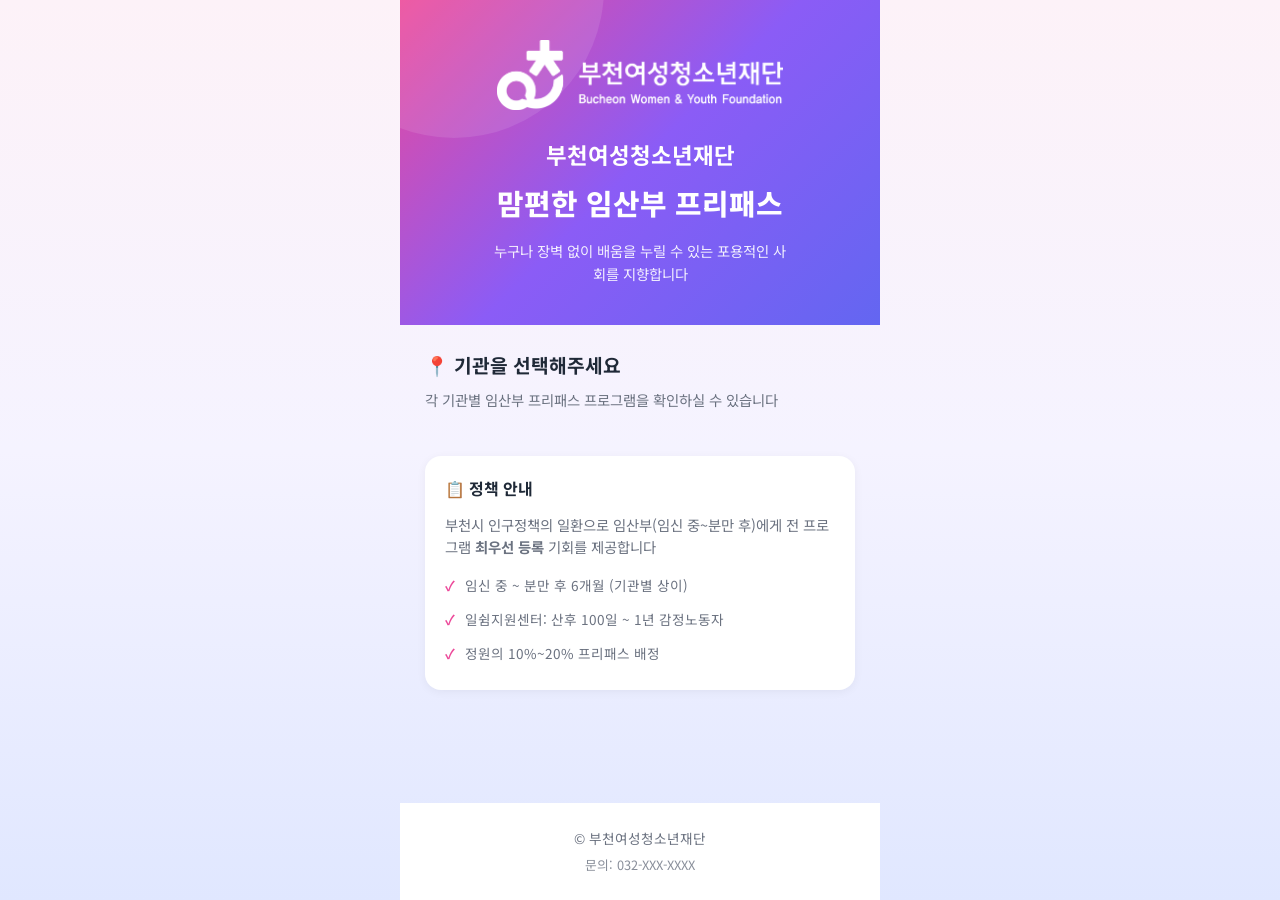
==== index.html @ 8df22840 "Add files via upload" ====
<!DOCTYPE html>
<html lang="ko">
<head>
    <meta charset="UTF-8">
    <meta name="viewport" content="width=device-width, initial-scale=1.0">
    <title>부천여성청소년재단 - 맘편한 임산부 프리패스</title>
    <link rel="stylesheet" href="style.css">
    <link href="https://fonts.googleapis.com/css2?family=Noto+Sans+KR:wght@400;500;700;800&display=swap" rel="stylesheet">
</head>
<body>
    <div class="container">
        <!-- 재단 헤더 -->
        <header class="foundation-header">
            <div class="foundation-logo-main">
                <img src="logo.png" alt="부천여성청소년재단" class="foundation-logo-img">
            </div>
            <h1 class="foundation-title">부천여성청소년재단</h1>
            <h2 class="foundation-subtitle">맘편한 임산부 프리패스</h2>
            <p class="foundation-desc">누구나 장벽 없이 배움을 누릴 수 있는 포용적인 사회를 지향합니다</p>
        </header>

        <!-- 기관 선택 -->
        <main>
            <div class="select-section">
                <h3 class="select-title">📍 기관을 선택해주세요</h3>
                <p class="select-desc">각 기관별 임산부 프리패스 프로그램을 확인하실 수 있습니다</p>

                <div class="institution-grid" id="institutionGrid">
                    <!-- JavaScript로 생성 -->
                </div>
            </div>

            <!-- 정책 안내 -->
            <div class="policy-box">
                <h4>📋 정책 안내</h4>
                <p>부천시 인구정책의 일환으로 임산부(임신 중~분만 후)에게 전 프로그램 <strong>최우선 등록</strong> 기회를 제공합니다</p>
                <ul class="policy-list">
                    <li>임신 중 ~ 분만 후 6개월 (기관별 상이)</li>
                    <li>일쉼지원센터: 산후 100일 ~ 1년 감정노동자</li>
                    <li>정원의 10%~20% 프리패스 배정</li>
                </ul>
            </div>
        </main>

        <footer>
            <p>© 부천여성청소년재단</p>
            <p class="contact">문의: 032-XXX-XXXX</p>
        </footer>
    </div>

    <script src="data.js"></script>
    <script src="app.js"></script>
</body>
</html>
---- style.css ----
/* 통합 웹앱 스타일 */
:root {
    /* 재단 공식 컬러 - 화사한 톤 */
    --foundation-purple: #8B5CF6;
    --foundation-pink: #EC4899;
    --foundation-coral: #FF6B9D;
    --foundation-lavender: #C084FC;

    /* 배경 그라데이션 */
    --bg-gradient: linear-gradient(180deg, #FDF2F8 0%, #F5F3FF 50%, #E0E7FF 100%);
    --header-gradient: linear-gradient(135deg, #EC4899 0%, #8B5CF6 50%, #6366F1 100%);

    /* 카드 컬러 */
    --card-pink: linear-gradient(135deg, #FCE7F3 0%, #F5F3FF 100%);
    --card-purple: linear-gradient(135deg, #E9D5FF 0%, #FCE7F3 100%);
    --card-blue: linear-gradient(135deg, #DBEAFE 0%, #E9D5FF 100%);
    --card-green: linear-gradient(135deg, #D1FAE5 0%, #DBEAFE 100%);

    /* 텍스트 */
    --text-dark: #1F2937;
    --text-gray: #6B7280;
    --white: #FFFFFF;
}

* {
    margin: 0;
    padding: 0;
    box-sizing: border-box;
}

body {
    font-family: 'Noto Sans KR', -apple-system, BlinkMacSystemFont, sans-serif;
    background: var(--bg-gradient);
    color: var(--text-dark);
    line-height: 1.6;
    min-height: 100vh;
}

.container {
    max-width: 480px;
    margin: 0 auto;
    min-height: 100vh;
    display: flex;
    flex-direction: column;
}

/* 재단 헤더 */
.foundation-header {
    background: var(--header-gradient);
    color: var(--white);
    padding: 40px 25px;
    text-align: center;
    position: relative;
    overflow: hidden;
}

.foundation-header::before {
    content: '';
    position: absolute;
    top: -50%;
    left: -20%;
    width: 300px;
    height: 300px;
    background: rgba(255,255,255,0.1);
    border-radius: 50%;
}

.foundation-logo-main {
    margin-bottom: 20px;
    position: relative;
    z-index: 1;
}

.foundation-logo-img {
    height: 70px;
    width: auto;
    filter: brightness(0) invert(1);
}

.foundation-title {
    font-size: 1.4rem;
    font-weight: 700;
    margin-bottom: 8px;
    position: relative;
    z-index: 1;
}

.foundation-subtitle {
    font-size: 1.8rem;
    font-weight: 800;
    margin-bottom: 12px;
    position: relative;
    z-index: 1;
}

.foundation-desc {
    font-size: 0.9rem;
    opacity: 0.9;
    max-width: 300px;
    margin: 0 auto;
    position: relative;
    z-index: 1;
}

/* 메인 영역 */
main {
    flex: 1;
    padding: 25px;
}

/* 기관 선택 */
.select-section {
    margin-bottom: 25px;
}

.select-title {
    font-size: 1.2rem;
    font-weight: 700;
    margin-bottom: 8px;
    color: var(--text-dark);
}

.select-desc {
    font-size: 0.9rem;
    color: var(--text-gray);
    margin-bottom: 20px;
}

/* 기관 그리드 */
.institution-grid {
    display: grid;
    gap: 15px;
}

.institution-card {
    background: var(--white);
    border-radius: 20px;
    padding: 25px;
    box-shadow: 0 4px 15px rgba(139,92,246,0.1);
    cursor: pointer;
    transition: all 0.3s;
    position: relative;
    overflow: hidden;
    border: 2px solid transparent;
}

.institution-card:hover {
    transform: translateY(-3px);
    box-shadow: 0 8px 25px rgba(139,92,246,0.2);
    border-color: var(--foundation-lavender);
}

.institution-card::before {
    content: '';
    position: absolute;
    top: 0;
    left: 0;
    width: 100%;
    height: 5px;
}

.institution-card:nth-child(1)::before { background: var(--card-pink); }
.institution-card:nth-child(2)::before { background: var(--card-purple); }
.institution-card:nth-child(3)::before { background: var(--card-blue); }
.institution-card:nth-child(4)::before { background: var(--card-green); }

.inst-icon {
    font-size: 2rem;
    margin-bottom: 12px;
}

.inst-name {
    font-size: 1.2rem;
    font-weight: 700;
    color: var(--text-dark);
    margin-bottom: 6px;
}

.inst-category {
    display: inline-block;
    background: var(--foundation-lavender);
    color: var(--white);
    padding: 4px 12px;
    border-radius: 20px;
    font-size: 0.75rem;
    margin-bottom: 10px;
}

.inst-desc {
    font-size: 0.85rem;
    color: var(--text-gray);
    line-height: 1.4;
}

.inst-arrow {
    position: absolute;
    right: 20px;
    top: 50%;
    transform: translateY(-50%);
    font-size: 1.5rem;
    color: var(--foundation-lavender);
}

/* 정책 박스 */
.policy-box {
    background: var(--white);
    border-radius: 16px;
    padding: 20px;
    box-shadow: 0 2px 10px rgba(0,0,0,0.05);
}

.policy-box h4 {
    font-size: 1rem;
    margin-bottom: 12px;
    color: var(--text-dark);
}

.policy-box p {
    font-size: 0.9rem;
    color: var(--text-gray);
    margin-bottom: 12px;
    line-height: 1.5;
}

.policy-list {
    list-style: none;
}

.policy-list li {
    font-size: 0.85rem;
    color: var(--text-gray);
    padding: 6px 0;
    padding-left: 20px;
    position: relative;
}

.policy-list li::before {
    content: '✓';
    position: absolute;
    left: 0;
    color: var(--foundation-pink);
    font-weight: bold;
}

/* 기관 페이지 헤더 */
.institution-header {
    background: var(--header-gradient);
    color: var(--white);
    padding: 30px 25px;
    position: relative;
}

.home-btn {
    background: rgba(255,255,255,0.2);
    border: none;
    color: var(--white);
    padding: 8px 16px;
    border-radius: 20px;
    font-size: 0.85rem;
    cursor: pointer;
    margin-bottom: 15px;
    transition: all 0.2s;
}

.home-btn:hover {
    background: rgba(255,255,255,0.3);
}

.institution-header h1 {
    font-size: 1.5rem;
    font-weight: 700;
    margin-bottom: 8px;
}

.institution-header p {
    font-size: 0.9rem;
    opacity: 0.9;
}

/* 입력 카드 */
.input-card {
    background: var(--white);
    border-radius: 20px;
    padding: 25px;
    box-shadow: 0 4px 20px rgba(139,92,246,0.1);
    margin-bottom: 20px;
}

.card-header {
    text-align: center;
    margin-bottom: 20px;
}

.badge {
    display: inline-block;
    background: var(--header-gradient);
    color: var(--white);
    padding: 5px 14px;
    border-radius: 20px;
    font-size: 0.7rem;
    font-weight: 700;
    margin-bottom: 12px;
}

.card-header h2 {
    font-size: 1.2rem;
    color: var(--text-dark);
}

/* 탭 */
.status-tabs {
    display: flex;
    gap: 10px;
    margin-bottom: 20px;
}

.tab-btn {
    flex: 1;
    padding: 12px;
    border: 2px solid var(--foundation-lavender);
    background: var(--white);
    color: var(--foundation-purple);
    border-radius: 12px;
    font-size: 0.95rem;
    font-weight: 600;
    cursor: pointer;
    transition: all 0.2s;
}

.tab-btn.active {
    background: var(--header-gradient);
    color: var(--white);
    border-color: transparent;
}

.tab-content {
    margin-bottom: 20px;
}

.tab-content.hidden {
    display: none;
}

.tab-content label {
    display: block;
    font-weight: 600;
    margin-bottom: 10px;
    color: var(--text-dark);
}

.input-row {
    display: flex;
    align-items: center;
    gap: 10px;
}

.input-row input {
    flex: 1;
    padding: 15px;
    border: 2px solid #E5E7EB;
    border-radius: 12px;
    font-size: 1.1rem;
    text-align: center;
}

.input-row input:focus {
    outline: none;
    border-color: var(--foundation-lavender);
}

.unit {
    font-weight: 600;
    color: var(--foundation-purple);
}

.hint {
    font-size: 0.8rem;
    color: var(--text-gray);
    margin-top: 8px;
}

.btn-primary {
    width: 100%;
    padding: 18px;
    background: var(--header-gradient);
    color: var(--white);
    border: none;
    border-radius: 14px;
    font-size: 1.1rem;
    font-weight: 700;
    cursor: pointer;
    transition: all 0.3s;
}

.btn-primary:hover {
    transform: translateY(-2px);
    box-shadow: 0 8px 25px rgba(139,92,246,0.4);
}

/* 프로그램 결과 */
.program-results {
    margin-bottom: 20px;
}

.program-results.hidden {
    display: none;
}

.section-title {
    font-size: 1.1rem;
    font-weight: 700;
    margin-bottom: 15px;
    color: var(--text-dark);
}

.programs-list {
    display: flex;
    flex-direction: column;
    gap: 12px;
}

.program-item {
    background: var(--white);
    border-radius: 16px;
    padding: 20px;
    box-shadow: 0 2px 10px rgba(0,0,0,0.05);
    cursor: pointer;
    transition: all 0.3s;
    position: relative;
    overflow: hidden;
}

.program-item:hover {
    transform: translateY(-2px);
    box-shadow: 0 6px 20px rgba(139,92,246,0.15);
}

.program-item.available::before {
    content: '';
    position: absolute;
    left: 0;
    top: 0;
    width: 4px;
    height: 100%;
    background: #10B981;
}

.program-item.not-available::before {
    content: '';
    position: absolute;
    left: 0;
    top: 0;
    width: 4px;
    height: 100%;
    background: #9CA3AF;
}

.program-item.not-available {
    opacity: 0.7;
}

.prog-header {
    display: flex;
    justify-content: space-between;
    align-items: center;
    margin-bottom: 8px;
}

.prog-name {
    font-size: 1.05rem;
    font-weight: 700;
    color: var(--text-dark);
}

.prog-status {
    font-size: 0.75rem;
    padding: 4px 10px;
    border-radius: 12px;
    font-weight: 600;
}

.prog-status.available {
    background: #D1FAE5;
    color: #059669;
}

.prog-status.not-available {
    background: #F3F4F6;
    color: #9CA3AF;
}

.prog-meta {
    font-size: 0.85rem;
    color: var(--text-gray);
    display: flex;
    gap: 15px;
}

/* 모달 */
.modal {
    position: fixed;
    top: 0;
    left: 0;
    width: 100%;
    height: 100%;
    background: rgba(0,0,0,0.5);
    display: flex;
    align-items: center;
    justify-content: center;
    z-index: 1000;
    padding: 20px;
}

.modal.hidden {
    display: none;
}

.modal-content {
    background: var(--white);
    border-radius: 24px;
    padding: 30px;
    max-width: 400px;
    width: 100%;
    max-height: 80vh;
    overflow-y: auto;
    position: relative;
}

.close-btn {
    position: absolute;
    top: 15px;
    right: 15px;
    background: #F3F4F6;
    border: none;
    width: 36px;
    height: 36px;
    border-radius: 50%;
    font-size: 1.2rem;
    cursor: pointer;
}

/* 푸터 */
footer {
    padding: 25px;
    text-align: center;
    background: var(--white);
}

footer p {
    font-size: 0.85rem;
    color: var(--text-gray);
}

footer .contact {
    margin-top: 5px;
    font-size: 0.8rem;
    opacity: 0.8;
}

/* 반응형 */
@media (max-width: 480px) {
    .container {
        max-width: 100%;
    }

    .foundation-header {
        padding: 35px 20px;
    }

    .foundation-subtitle {
        font-size: 1.6rem;
    }

    main {
        padding: 20px;
    }
}
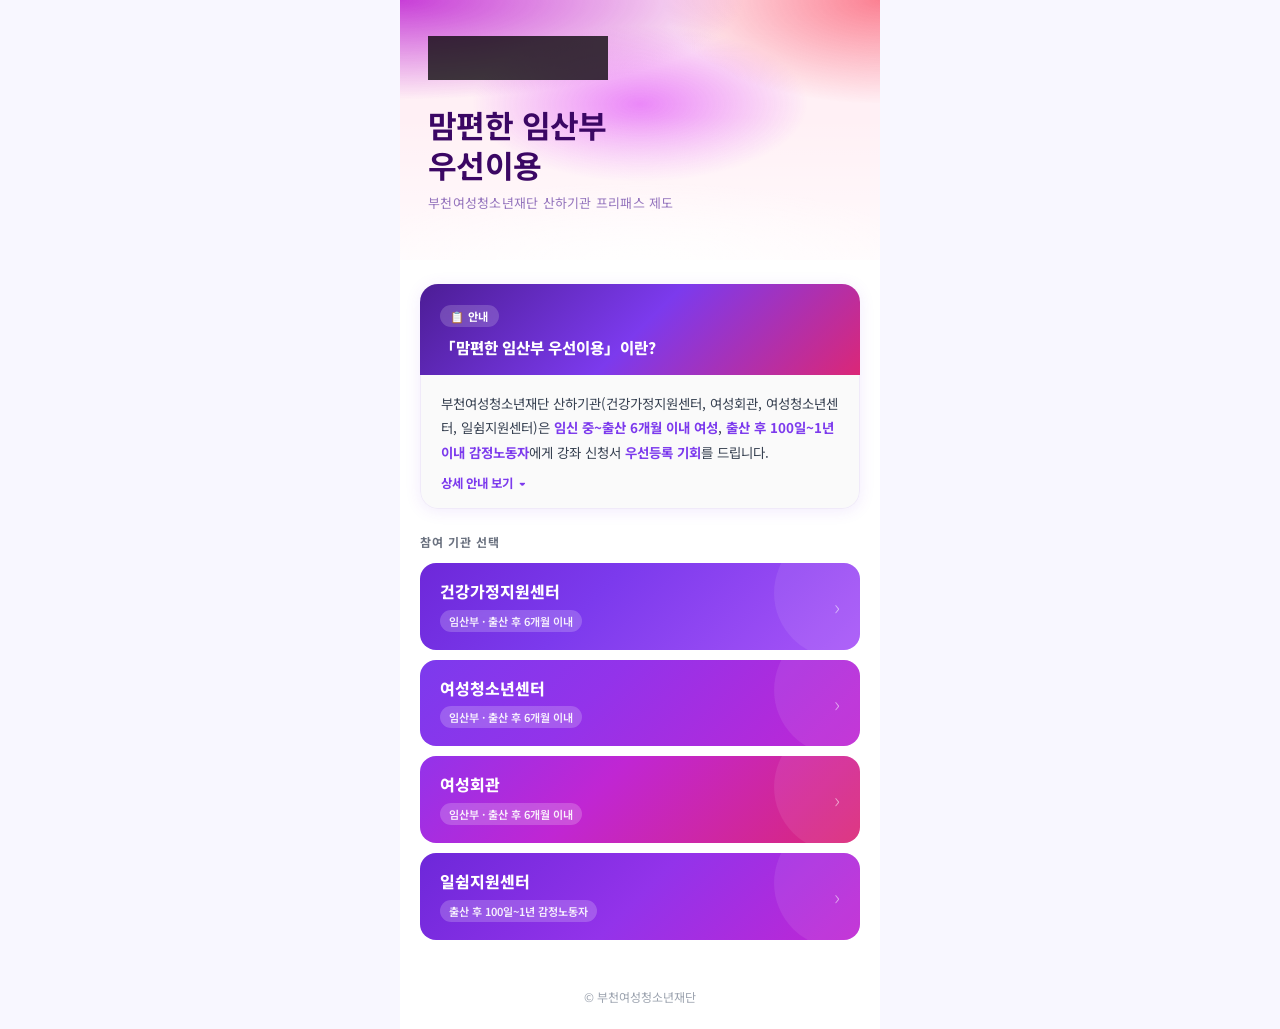
==== commit facc70d0: "Add files via upload" ====
--- a/index.html
+++ b/index.html
@@ -3,52 +3,447 @@
 <head>
     <meta charset="UTF-8">
     <meta name="viewport" content="width=device-width, initial-scale=1.0">
-    <title>부천여성청소년재단 - 맘편한 임산부 프리패스</title>
-    <link rel="stylesheet" href="style.css">
-    <link href="https://fonts.googleapis.com/css2?family=Noto+Sans+KR:wght@400;500;700;800&display=swap" rel="stylesheet">
+    <title>맘편한 임산부 우선이용 - 부천여성청소년재단</title>
+    <link href="https://fonts.googleapis.com/css2?family=Noto+Sans+KR:wght@300;400;500;700;900&display=swap" rel="stylesheet">
+    <style>
+        :root {
+            --rose:    #F43F5E;
+            --rose-m:  #FB7185;
+            --rose-l:  #FFE4E6;
+            --violet:  #7C3AED;
+            --violet-m:#A78BFA;
+            --violet-l:#EDE9FE;
+            --plum:    #4C1D95;
+            --ink:     #1E1B2E;
+            --mist:    #F8F7FF;
+            --white:   #FFFFFF;
+            --gray:    #6B7280;
+            --gray-l:  #F3F4F6;
+        }
+
+        * { margin: 0; padding: 0; box-sizing: border-box; }
+
+        body {
+            font-family: 'Noto Sans KR', sans-serif;
+            background: var(--mist);
+            color: var(--ink);
+            min-height: 100vh;
+        }
+
+        .container {
+            max-width: 480px;
+            margin: 0 auto;
+            min-height: 100vh;
+            display: flex;
+            flex-direction: column;
+            background: var(--white);
+            position: relative;
+            overflow: hidden;
+        }
+
+        /* ═══════════════════════════════
+           헤더 — 핑크→화이트 메시 그라데이션
+        ═══════════════════════════════ */
+        .main-header {
+            position: relative;
+            padding: 36px 28px 48px;
+            overflow: hidden;
+            background: #fff0f5;
+        }
+
+        /* 메시 그라데이션 — 핑크/바이올렛 → 하단 흰색으로 페이드 */
+        .main-header::before {
+            content: '';
+            position: absolute;
+            inset: 0;
+            background:
+                radial-gradient(ellipse 130% 70% at 0%   0%,  #C026D3 0%, transparent 55%),
+                radial-gradient(ellipse 90%  80% at 100% 0%,  #FB7185 0%, transparent 50%),
+                radial-gradient(ellipse 70%  60% at 50%  40%, #E879F9 0%, transparent 50%),
+                radial-gradient(ellipse 100% 50% at 50% 100%, #ffffff 0%, transparent 60%);
+            opacity: 0.88;
+        }
+
+        /* 하단 흰색 페이드아웃 */
+        .main-header::after {
+            content: '';
+            position: absolute;
+            bottom: 0; left: 0; right: 0;
+            height: 55%;
+            background: linear-gradient(to bottom, transparent, rgba(255,255,255,0.72));
+            pointer-events: none;
+        }
+
+        .header-inner {
+            position: relative;
+            z-index: 2;
+        }
+
+        /* 로고: 검정 배경이므로 invert → 핑크 배경엔 원본 or 다크 처리 */
+        .logo-img-header {
+            height: 44px;
+            width: auto;
+            filter: brightness(0) saturate(0%) invert(0%); /* 검정으로 */
+            margin-bottom: 20px;
+            opacity: 0.75;
+        }
+
+        .main-header h1 {
+            font-size: 1.95rem;
+            font-weight: 700;          /* 900 → 700 로 가늘게 */
+            color: #3B0764;
+            line-height: 1.28;
+            letter-spacing: -0.02em;
+            margin-bottom: 8px;
+        }
+
+        .header-sub {
+            font-size: 0.81rem;
+            color: rgba(76,29,149,0.6);
+            font-weight: 400;
+            letter-spacing: 0.02em;
+        }
+
+        /* ═══════════════════════════════
+           메인 콘텐츠
+        ═══════════════════════════════ */
+        main {
+            flex: 1;
+            padding: 24px 20px;
+            background: var(--white);
+        }
+
+        /* ── 안내 카드 ── */
+        .notice-card {
+            border-radius: 18px;
+            overflow: hidden;
+            margin-bottom: 24px;
+            box-shadow: 0 2px 16px rgba(124,58,237,0.10);
+        }
+
+        .notice-top {
+            background: linear-gradient(135deg, #4C1D95 0%, #7C3AED 50%, #DB2777 100%);
+            padding: 18px 20px 16px;
+        }
+
+        .notice-label {
+            display: inline-flex;
+            align-items: center;
+            gap: 5px;
+            background: rgba(255,255,255,0.18);
+            backdrop-filter: blur(4px);
+            color: white;
+            font-size: 0.7rem;
+            font-weight: 700;
+            padding: 3px 10px;
+            border-radius: 20px;
+            margin-bottom: 9px;
+            letter-spacing: 0.04em;
+        }
+
+        .notice-title {
+            font-size: 0.97rem;
+            font-weight: 800;
+            color: white;
+            line-height: 1.5;
+        }
+
+        .notice-bottom {
+            background: #FAFAFA;
+            padding: 16px 20px;
+            border: 1px solid rgba(124,58,237,0.08);
+            border-top: none;
+            border-radius: 0 0 18px 18px;
+        }
+
+        .notice-text {
+            font-size: 0.84rem;
+            color: #374151;
+            line-height: 1.8;
+        }
+
+        .notice-text em {
+            font-style: normal;
+            font-weight: 700;
+            color: var(--violet);
+        }
+
+        /* 펼치기 버튼 */
+        .toggle-btn {
+            display: flex;
+            align-items: center;
+            gap: 6px;
+            width: 100%;
+            background: none;
+            border: none;
+            color: var(--violet);
+            font-size: 0.78rem;
+            font-weight: 700;
+            font-family: 'Noto Sans KR', sans-serif;
+            cursor: pointer;
+            padding: 10px 0 0;
+            transition: opacity 0.2s;
+        }
+        .toggle-btn:hover { opacity: 0.7; }
+        .toggle-arrow { transition: transform 0.25s; display: inline-block; }
+        .toggle-btn.open .toggle-arrow { transform: rotate(180deg); }
+
+        .notice-detail {
+            overflow: hidden;
+            max-height: 0;
+            transition: max-height 0.35s ease;
+        }
+        .notice-detail.open { max-height: 500px; }
+
+        .nd-inner { padding-top: 14px; border-top: 1px solid #EDE9FE; margin-top: 10px; }
+
+        .nd-table {
+            width: 100%;
+            border-collapse: collapse;
+            font-size: 0.79rem;
+        }
+        .nd-table th {
+            background: var(--violet-l);
+            padding: 7px 10px;
+            text-align: left;
+            font-weight: 700;
+            color: var(--plum);
+            border-bottom: 1.5px solid #C4B5FD;
+        }
+        .nd-table td {
+            padding: 7px 10px;
+            border-bottom: 1px solid #F5F3FF;
+            vertical-align: top;
+            color: #374151;
+        }
+        .nd-table tr:last-child td { border-bottom: none; }
+        .nd-note {
+            margin-top: 10px;
+            font-size: 0.75rem;
+            color: #9CA3AF;
+            line-height: 1.65;
+        }
+
+        /* ── 섹션 헤더 ── */
+        .section-heading {
+            font-size: 0.75rem;
+            font-weight: 700;
+            color: var(--gray);
+            letter-spacing: 0.08em;
+            text-transform: uppercase;
+            margin-bottom: 13px;
+        }
+
+        /* ── 기관 타일 — 세로 배열 ── */
+        .inst-list {
+            display: flex;
+            flex-direction: column;
+            gap: 10px;
+            margin-bottom: 6px;
+        }
+
+        .inst-card {
+            display: flex;
+            align-items: center;
+            justify-content: space-between;
+            border-radius: 16px;
+            padding: 18px 20px;
+            text-decoration: none;
+            transition: transform 0.2s, box-shadow 0.2s;
+            position: relative;
+            overflow: hidden;
+        }
+        .inst-card:hover {
+            transform: translateY(-2px);
+            box-shadow: 0 10px 30px rgba(76,29,149,0.15);
+        }
+        .inst-card:active { transform: translateY(0); }
+
+        /* 각 기관별 그라데이션 — 미묘하고 세련되게 */
+        .inst-card.family {
+            background: linear-gradient(135deg, #6D28D9 0%, #7C3AED 40%, #A855F7 100%);
+        }
+        .inst-card.youth {
+            background: linear-gradient(135deg, #7C3AED 0%, #9333EA 40%, #C026D3 100%);
+        }
+        .inst-card.women {
+            background: linear-gradient(135deg, #9333EA 0%, #C026D3 40%, #DB2777 100%);
+        }
+        .inst-card.ilshim {
+            background: linear-gradient(135deg, #6D28D9 0%, #9333EA 50%, #C026D3 100%);
+        }
+
+        /* 타일 내 글로우 효과 */
+        .inst-card::before {
+            content: '';
+            position: absolute;
+            top: -40%;
+            right: -10%;
+            width: 130px;
+            height: 130px;
+            border-radius: 50%;
+            background: rgba(255,255,255,0.08);
+            pointer-events: none;
+        }
+
+        .inst-left { position: relative; z-index: 1; }
+
+        .inst-name {
+            font-size: 1rem;
+            font-weight: 800;
+            color: white;
+            line-height: 1.3;
+            margin-bottom: 5px;
+        }
+
+        .inst-target {
+            display: inline-block;
+            font-size: 0.69rem;
+            padding: 3px 9px;
+            border-radius: 20px;
+            font-weight: 600;
+            background: rgba(255,255,255,0.2);
+            color: rgba(255,255,255,0.92);
+            backdrop-filter: blur(4px);
+        }
+
+        .inst-arrow {
+            position: relative;
+            z-index: 1;
+            color: rgba(255,255,255,0.55);
+            font-size: 1.3rem;
+            font-weight: 300;
+            line-height: 1;
+        }
+
+        /* ── 푸터 ── */
+        footer {
+            padding: 18px 20px 24px;
+            text-align: center;
+            background: var(--white);
+        }
+        footer p {
+            font-size: 0.75rem;
+            color: #9CA3AF;
+        }
+    </style>
 </head>
 <body>
     <div class="container">
-        <!-- 재단 헤더 -->
-        <header class="foundation-header">
-            <div class="foundation-logo-main">
-                <img src="logo.png" alt="부천여성청소년재단" class="foundation-logo-img">
+        <!-- 헤더 -->
+        <header class="main-header">
+            <div class="header-inner">
+                <img src="logo.png" alt="부천여성청소년재단" class="logo-img-header">
+                <h1>맘편한 임산부<br>우선이용</h1>
+                <p class="header-sub">부천여성청소년재단 산하기관 프리패스 제도</p>
             </div>
-            <h1 class="foundation-title">부천여성청소년재단</h1>
-            <h2 class="foundation-subtitle">맘편한 임산부 프리패스</h2>
-            <p class="foundation-desc">누구나 장벽 없이 배움을 누릴 수 있는 포용적인 사회를 지향합니다</p>
         </header>
 
-        <!-- 기관 선택 -->
         <main>
-            <div class="select-section">
-                <h3 class="select-title">📍 기관을 선택해주세요</h3>
-                <p class="select-desc">각 기관별 임산부 프리패스 프로그램을 확인하실 수 있습니다</p>
-
-                <div class="institution-grid" id="institutionGrid">
-                    <!-- JavaScript로 생성 -->
+            <!-- 제도 안내 카드 -->
+            <div class="notice-card">
+                <div class="notice-top">
+                    <div class="notice-label">📋 안내</div>
+                    <p class="notice-title">「맘편한 임산부 우선이용」이란?</p>
+                </div>
+                <div class="notice-bottom">
+                    <p class="notice-text">
+                        부천여성청소년재단 산하기관(건강가정지원센터, 여성회관,
+                        여성청소년센터, 일쉼지원센터)은 <em>임신 중~출산 6개월 이내 여성</em>,
+                        <em>출산 후 100일~1년 이내 감정노동자</em>에게
+                        강좌 신청서 <em>우선등록 기회</em>를 드립니다.
+                    </p>
+                    <button class="toggle-btn" id="toggleBtn" onclick="toggleDetail()">
+                        상세 안내 보기
+                        <span class="toggle-arrow">▾</span>
+                    </button>
+                    <div class="notice-detail" id="noticeDetail">
+                        <div class="nd-inner">
+                            <table class="nd-table">
+                                <thead>
+                                    <tr><th>기관</th><th>참여 대상</th><th>프리패스</th></tr>
+                                </thead>
+                                <tbody>
+                                    <tr>
+                                        <td>건강가정지원센터</td>
+                                        <td>임신 중 또는<br>출산 후 6개월 이내</td>
+                                        <td>추후공지</td>
+                                    </tr>
+                                    <tr>
+                                        <td>여성청소년센터</td>
+                                        <td>임신 중 또는<br>출산 후 6개월 이내</td>
+                                        <td>추후공지</td>
+                                    </tr>
+                                    <tr>
+                                        <td>여성회관</td>
+                                        <td>임신 중 또는<br>출산 후 6개월 이내</td>
+                                        <td>추후공지</td>
+                                    </tr>
+                                    <tr>
+                                        <td>일쉼지원센터</td>
+                                        <td>산후 100일~1년<br>감정노동자</td>
+                                        <td>정원의 10%</td>
+                                    </tr>
+                                </tbody>
+                            </table>
+                            <p class="nd-note">
+                                ※ 문의는 각 기관으로 직접 연락해 주세요.<br>
+                                ※ 프리패스 자리는 선착순으로 운영되며 기관별로 상이합니다.
+                            </p>
+                        </div>
+                    </div>
                 </div>
             </div>
 
-            <!-- 정책 안내 -->
-            <div class="policy-box">
-                <h4>📋 정책 안내</h4>
-                <p>부천시 인구정책의 일환으로 임산부(임신 중~분만 후)에게 전 프로그램 <strong>최우선 등록</strong> 기회를 제공합니다</p>
-                <ul class="policy-list">
-                    <li>임신 중 ~ 분만 후 6개월 (기관별 상이)</li>
-                    <li>일쉼지원센터: 산후 100일 ~ 1년 감정노동자</li>
-                    <li>정원의 10%~20% 프리패스 배정</li>
-                </ul>
+            <!-- 기관 선택 -->
+            <p class="section-heading">참여 기관 선택</p>
+            <div class="inst-list">
+                <a href="inst.html?inst=family" class="inst-card family">
+                    <div class="inst-left">
+                        <div class="inst-name">건강가정지원센터</div>
+                        <span class="inst-target">임산부 · 출산 후 6개월 이내</span>
+                    </div>
+                    <span class="inst-arrow">›</span>
+                </a>
+                <a href="inst.html?inst=youth" class="inst-card youth">
+                    <div class="inst-left">
+                        <div class="inst-name">여성청소년센터</div>
+                        <span class="inst-target">임산부 · 출산 후 6개월 이내</span>
+                    </div>
+                    <span class="inst-arrow">›</span>
+                </a>
+                <a href="inst.html?inst=women" class="inst-card women">
+                    <div class="inst-left">
+                        <div class="inst-name">여성회관</div>
+                        <span class="inst-target">임산부 · 출산 후 6개월 이내</span>
+                    </div>
+                    <span class="inst-arrow">›</span>
+                </a>
+                <a href="ilshim.html" class="inst-card ilshim">
+                    <div class="inst-left">
+                        <div class="inst-name">일쉼지원센터</div>
+                        <span class="inst-target">출산 후 100일~1년 감정노동자</span>
+                    </div>
+                    <span class="inst-arrow">›</span>
+                </a>
             </div>
         </main>
 
-        <footer>
-            <p>© 부천여성청소년재단</p>
-            <p class="contact">문의: 032-XXX-XXXX</p>
-        </footer>
+        <footer><p>© 부천여성청소년재단</p></footer>
     </div>
 
-    <script src="data.js"></script>
-    <script src="app.js"></script>
+    <script>
+        function toggleDetail() {
+            const btn = document.getElementById('toggleBtn');
+            const detail = document.getElementById('noticeDetail');
+            btn.classList.toggle('open');
+            detail.classList.toggle('open');
+            const arrow = btn.querySelector('.toggle-arrow');
+            btn.childNodes.forEach(n => { if (n.nodeType === 3) n.textContent = ''; });
+            btn.innerHTML = btn.classList.contains('open')
+                ? '상세 안내 접기 <span class="toggle-arrow" style="transform:rotate(180deg);display:inline-block;">▾</span>'
+                : '상세 안내 보기 <span class="toggle-arrow" style="display:inline-block;">▾</span>';
+        }
+    </script>
 </body>
-</html>+</html>
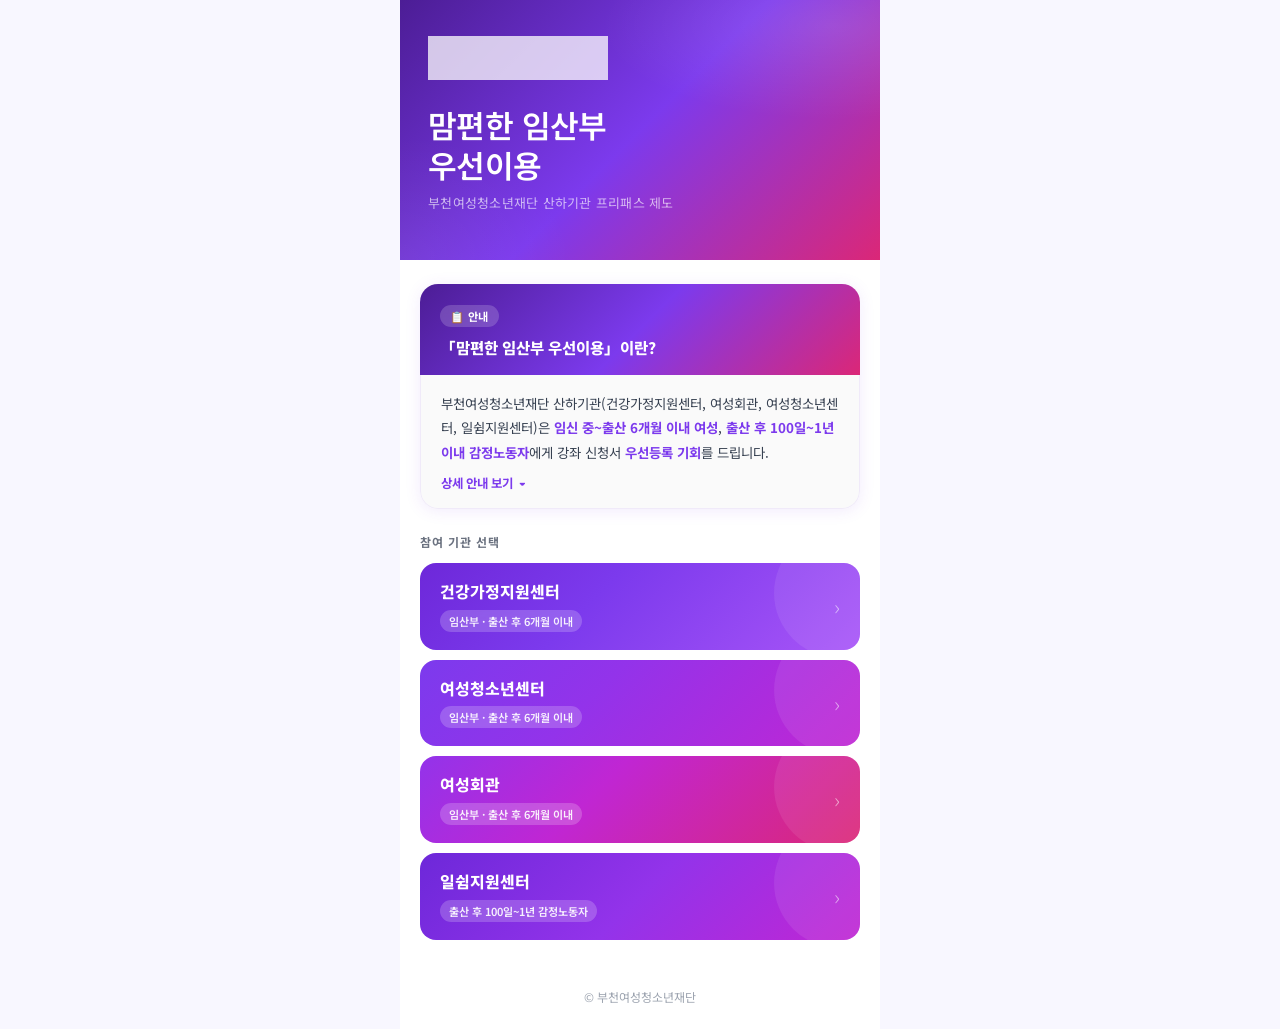
==== commit ea7979e1: "Add files via upload" ====
--- a/index.html
+++ b/index.html
@@ -48,7 +48,7 @@
             position: relative;
             padding: 36px 28px 48px;
             overflow: hidden;
-            background: #fff0f5;
+            background: linear-gradient(135deg,#4C1D95 0%,#7C3AED 50%,#DB2777 100%);
         }
 
         /* 메시 그라데이션 — 핑크/바이올렛 → 하단 흰색으로 페이드 */
@@ -57,22 +57,13 @@
             position: absolute;
             inset: 0;
             background:
-                radial-gradient(ellipse 130% 70% at 0%   0%,  #C026D3 0%, transparent 55%),
-                radial-gradient(ellipse 90%  80% at 100% 0%,  #FB7185 0%, transparent 50%),
-                radial-gradient(ellipse 70%  60% at 50%  40%, #E879F9 0%, transparent 50%),
-                radial-gradient(ellipse 100% 50% at 50% 100%, #ffffff 0%, transparent 60%);
-            opacity: 0.88;
+                radial-gradient(ellipse 80% 60% at 90% 10%, rgba(255,255,255,0.12) 0%, transparent 60%),
+                radial-gradient(ellipse 60% 80% at 0% 100%, rgba(255,255,255,0.06) 0%, transparent 60%);
+            opacity: 1;
         }
 
         /* 하단 흰색 페이드아웃 */
-        .main-header::after {
-            content: '';
-            position: absolute;
-            bottom: 0; left: 0; right: 0;
-            height: 55%;
-            background: linear-gradient(to bottom, transparent, rgba(255,255,255,0.72));
-            pointer-events: none;
-        }
+
 
         .header-inner {
             position: relative;
@@ -83,15 +74,15 @@
         .logo-img-header {
             height: 44px;
             width: auto;
-            filter: brightness(0) saturate(0%) invert(0%); /* 검정으로 */
+            filter: brightness(0) invert(1);
             margin-bottom: 20px;
             opacity: 0.75;
         }
 
         .main-header h1 {
             font-size: 1.95rem;
-            font-weight: 700;          /* 900 → 700 로 가늘게 */
-            color: #3B0764;
+            font-weight: 600;
+            color: white;
             line-height: 1.28;
             letter-spacing: -0.02em;
             margin-bottom: 8px;
@@ -99,7 +90,7 @@
 
         .header-sub {
             font-size: 0.81rem;
-            color: rgba(76,29,149,0.6);
+            color: rgba(255,255,255,0.65);
             font-weight: 400;
             letter-spacing: 0.02em;
         }
@@ -333,7 +324,7 @@
         <!-- 헤더 -->
         <header class="main-header">
             <div class="header-inner">
-                <img src="logo.png" alt="부천여성청소년재단" class="logo-img-header">
+                <img src="[data-uri]" alt="부천여성청소년재단" class="logo-img-header">
                 <h1>맘편한 임산부<br>우선이용</h1>
                 <p class="header-sub">부천여성청소년재단 산하기관 프리패스 제도</p>
             </div>
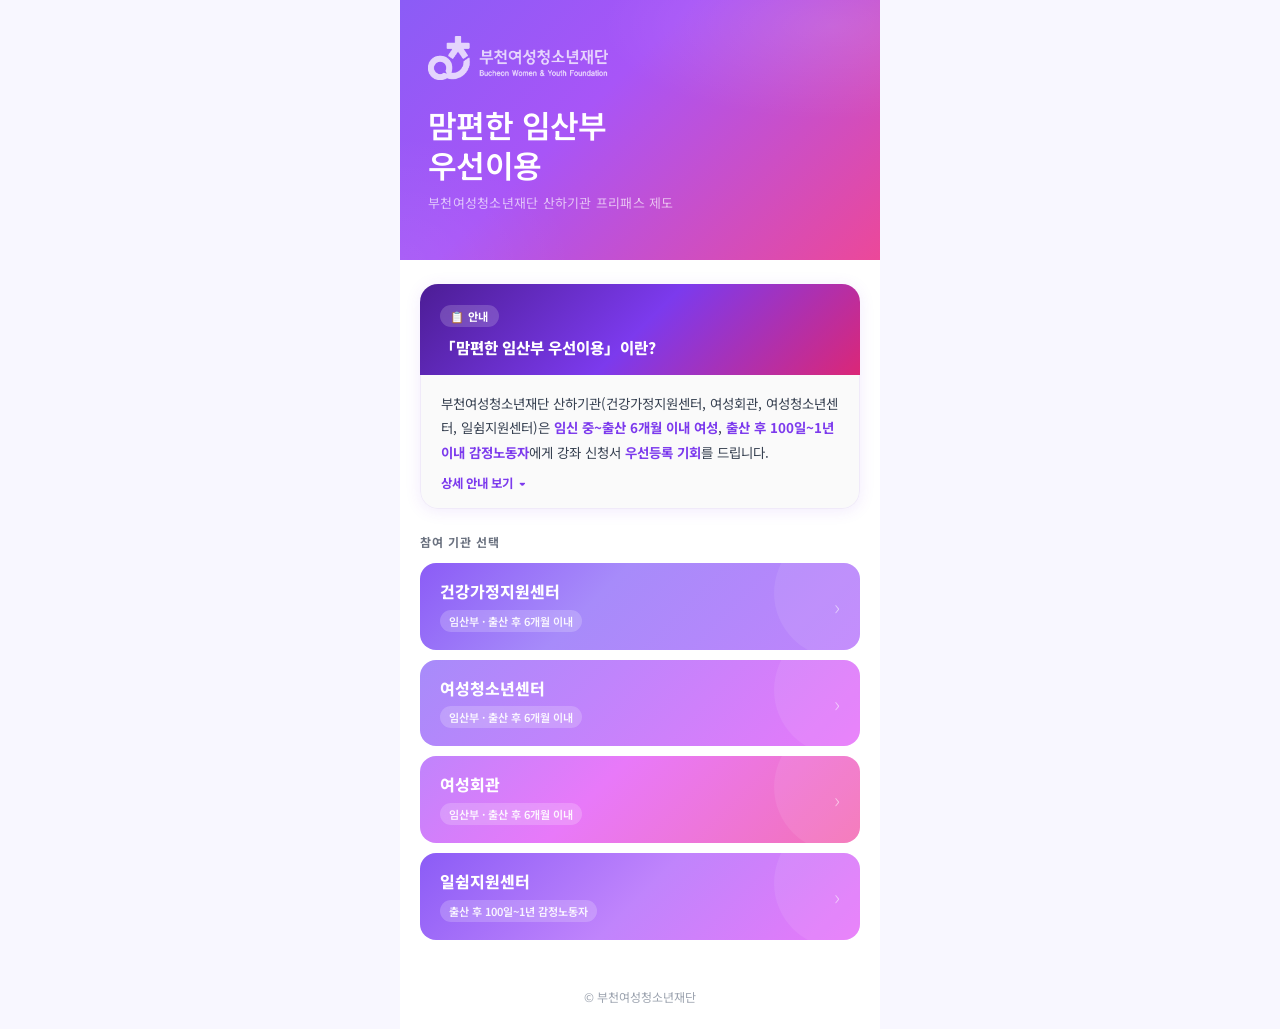
==== commit 034eb0bd: "Add files via upload" ====
--- a/index.html
+++ b/index.html
@@ -48,7 +48,7 @@
             position: relative;
             padding: 36px 28px 48px;
             overflow: hidden;
-            background: linear-gradient(135deg,#4C1D95 0%,#7C3AED 50%,#DB2777 100%);
+            background: linear-gradient(135deg, #8B5CF6 0%, #A855F7 40%, #EC4899 100%);
         }
 
         /* 메시 그라데이션 — 핑크/바이올렛 → 하단 흰색으로 페이드 */
@@ -252,16 +252,16 @@
 
         /* 각 기관별 그라데이션 — 미묘하고 세련되게 */
         .inst-card.family {
-            background: linear-gradient(135deg, #6D28D9 0%, #7C3AED 40%, #A855F7 100%);
+            background: linear-gradient(135deg, #8B5CF6 0%, #A78BFA 40%, #C084FC 100%);
         }
         .inst-card.youth {
-            background: linear-gradient(135deg, #7C3AED 0%, #9333EA 40%, #C026D3 100%);
+            background: linear-gradient(135deg, #A78BFA 0%, #C084FC 40%, #E879F9 100%);
         }
         .inst-card.women {
-            background: linear-gradient(135deg, #9333EA 0%, #C026D3 40%, #DB2777 100%);
+            background: linear-gradient(135deg, #C084FC 0%, #E879F9 40%, #F472B6 100%);
         }
         .inst-card.ilshim {
-            background: linear-gradient(135deg, #6D28D9 0%, #9333EA 50%, #C026D3 100%);
+            background: linear-gradient(135deg, #8B5CF6 0%, #C084FC 50%, #E879F9 100%);
         }
 
         /* 타일 내 글로우 효과 */
@@ -324,7 +324,7 @@
         <!-- 헤더 -->
         <header class="main-header">
             <div class="header-inner">
-                <img src="[data-uri]" alt="부천여성청소년재단" class="logo-img-header">
+                <img src="[data-uri]" alt="부천여성청소년재단" class="logo-img-header">
                 <h1>맘편한 임산부<br>우선이용</h1>
                 <p class="header-sub">부천여성청소년재단 산하기관 프리패스 제도</p>
             </div>
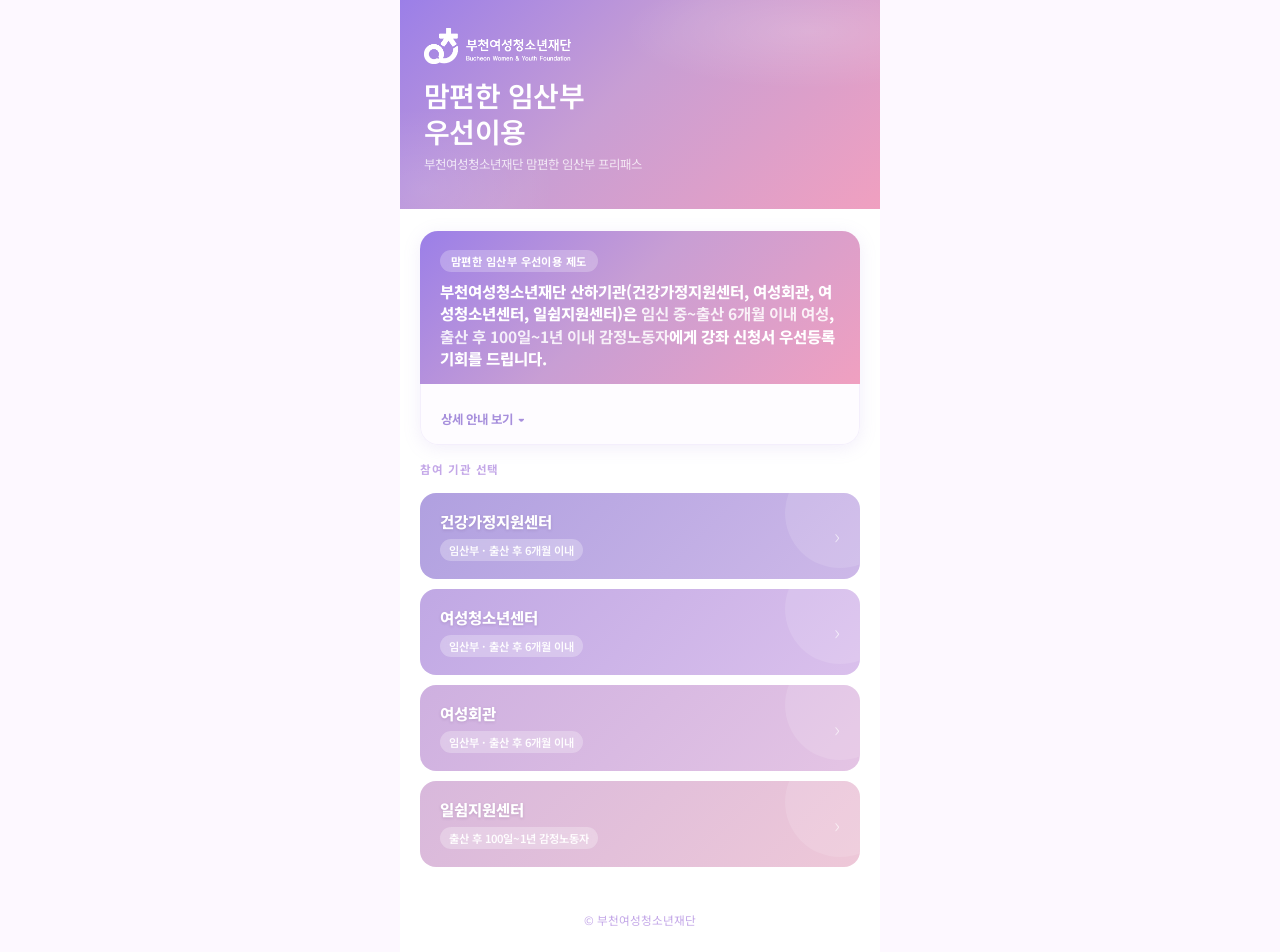
==== commit ae8dccff: "Add files via upload" ====
--- a/index.html
+++ b/index.html
@@ -6,435 +6,210 @@
     <title>맘편한 임산부 우선이용 - 부천여성청소년재단</title>
     <link href="https://fonts.googleapis.com/css2?family=Noto+Sans+KR:wght@300;400;500;700;900&display=swap" rel="stylesheet">
     <style>
-        :root {
-            --rose:    #F43F5E;
-            --rose-m:  #FB7185;
-            --rose-l:  #FFE4E6;
-            --violet:  #7C3AED;
-            --violet-m:#A78BFA;
-            --violet-l:#EDE9FE;
-            --plum:    #4C1D95;
-            --ink:     #1E1B2E;
-            --mist:    #F8F7FF;
-            --white:   #FFFFFF;
-            --gray:    #6B7280;
-            --gray-l:  #F3F4F6;
-        }
-
-        * { margin: 0; padding: 0; box-sizing: border-box; }
-
-        body {
-            font-family: 'Noto Sans KR', sans-serif;
-            background: var(--mist);
-            color: var(--ink);
-            min-height: 100vh;
-        }
-
-        .container {
-            max-width: 480px;
-            margin: 0 auto;
-            min-height: 100vh;
-            display: flex;
-            flex-direction: column;
-            background: var(--white);
-            position: relative;
-            overflow: hidden;
-        }
-
-        /* ═══════════════════════════════
-           헤더 — 핑크→화이트 메시 그라데이션
-        ═══════════════════════════════ */
+        * { margin:0; padding:0; box-sizing:border-box; }
+        body { font-family:'Noto Sans KR',sans-serif; background:#FDF8FF; color:#2D1B4E; min-height:100vh; }
+        .container { max-width:480px; margin:0 auto; min-height:100vh; display:flex; flex-direction:column; background:white; overflow:hidden; }
+
+        /* ── 헤더: ilshim과 동일 ── */
         .main-header {
-            position: relative;
-            padding: 36px 28px 48px;
-            overflow: hidden;
-            background: linear-gradient(135deg, #8B5CF6 0%, #A855F7 40%, #EC4899 100%);
-        }
-
-        /* 메시 그라데이션 — 핑크/바이올렛 → 하단 흰색으로 페이드 */
+            position:relative; padding:28px 24px 36px;
+            overflow:hidden;
+            background: linear-gradient(135deg, #9B7FE8 0%, #C89ED4 45%, #F0A0C0 100%);
+        }
         .main-header::before {
-            content: '';
-            position: absolute;
-            inset: 0;
+            content:''; position:absolute; inset:0;
             background:
-                radial-gradient(ellipse 80% 60% at 90% 10%, rgba(255,255,255,0.12) 0%, transparent 60%),
-                radial-gradient(ellipse 60% 80% at 0% 100%, rgba(255,255,255,0.06) 0%, transparent 60%);
-            opacity: 1;
-        }
-
-        /* 하단 흰색 페이드아웃 */
-
-
-        .header-inner {
-            position: relative;
-            z-index: 2;
-        }
-
-        /* 로고: 검정 배경이므로 invert → 핑크 배경엔 원본 or 다크 처리 */
+                radial-gradient(ellipse 70% 50% at 85% 15%, rgba(255,255,255,0.18) 0%, transparent 55%),
+                radial-gradient(ellipse 50% 70% at 5%  90%, rgba(255,255,255,0.10) 0%, transparent 55%);
+            pointer-events:none;
+        }
+        .header-inner { position:relative; z-index:2; }
+        /* ilshim과 동일: 로고 → h1 → subtitle 순서, 위에 아무것도 없음 */
         .logo-img-header {
-            height: 44px;
-            width: auto;
+            height:36px; width:auto; display:block;
+            margin-bottom:14px; opacity:1.0;
             filter: brightness(0) invert(1);
-            margin-bottom: 20px;
-            opacity: 0.75;
-        }
-
+        }
         .main-header h1 {
-            font-size: 1.95rem;
-            font-weight: 600;
-            color: white;
-            line-height: 1.28;
-            letter-spacing: -0.02em;
-            margin-bottom: 8px;
-        }
-
-        .header-sub {
-            font-size: 0.81rem;
-            color: rgba(255,255,255,0.65);
-            font-weight: 400;
-            letter-spacing: 0.02em;
-        }
-
-        /* ═══════════════════════════════
-           메인 콘텐츠
-        ═══════════════════════════════ */
-        main {
-            flex: 1;
-            padding: 24px 20px;
-            background: var(--white);
-        }
+            font-size:1.75rem; font-weight:600; color:white;
+            line-height:1.28; letter-spacing:-.02em; margin-bottom:5px;
+        }
+        .header-sub { font-size:0.78rem; color:rgba(255,255,255,0.75); }
 
         /* ── 안내 카드 ── */
-        .notice-card {
-            border-radius: 18px;
-            overflow: hidden;
-            margin-bottom: 24px;
-            box-shadow: 0 2px 16px rgba(124,58,237,0.10);
-        }
-
+        main { flex:1; padding:22px 20px 28px; background:white; display:flex; flex-direction:column; gap:16px; }
+
+        .notice-card { border-radius:18px; overflow:hidden; box-shadow:0 3px 18px rgba(155,127,220,.13); }
         .notice-top {
-            background: linear-gradient(135deg, #4C1D95 0%, #7C3AED 50%, #DB2777 100%);
-            padding: 18px 20px 16px;
-        }
-
-        .notice-label {
-            display: inline-flex;
-            align-items: center;
-            gap: 5px;
-            background: rgba(255,255,255,0.18);
-            backdrop-filter: blur(4px);
-            color: white;
-            font-size: 0.7rem;
-            font-weight: 700;
-            padding: 3px 10px;
-            border-radius: 20px;
-            margin-bottom: 9px;
-            letter-spacing: 0.04em;
-        }
-
-        .notice-title {
-            font-size: 0.97rem;
-            font-weight: 800;
-            color: white;
-            line-height: 1.5;
-        }
-
+            background: linear-gradient(135deg, #9B7FE8 0%, #C89ED4 45%, #F0A0C0 100%);
+            padding:16px 20px 14px;
+        }
+        .notice-pill {
+            display:inline-block;
+            background:rgba(255,255,255,0.25); color:white;
+            font-size:0.7rem; font-weight:700; padding:3px 11px;
+            border-radius:20px; margin-bottom:8px; letter-spacing:.04em;
+            backdrop-filter:blur(4px);
+        }
+        .notice-title { font-size:.97rem; font-weight:800; color:white; line-height:1.45; }
         .notice-bottom {
-            background: #FAFAFA;
-            padding: 16px 20px;
-            border: 1px solid rgba(124,58,237,0.08);
-            border-top: none;
-            border-radius: 0 0 18px 18px;
-        }
-
-        .notice-text {
-            font-size: 0.84rem;
-            color: #374151;
-            line-height: 1.8;
-        }
-
-        .notice-text em {
-            font-style: normal;
-            font-weight: 700;
-            color: var(--violet);
-        }
-
-        /* 펼치기 버튼 */
+            background:#FEFCFF; padding:16px 20px;
+            border:1px solid rgba(155,127,220,.1); border-top:none;
+            border-radius:0 0 18px 18px;
+        }
+        .notice-text { font-size:.84rem; color:#4A3567; line-height:1.85; }
+        .notice-text em { font-style:normal; font-weight:700; color:#9B7FDC; }
+
         .toggle-btn {
-            display: flex;
-            align-items: center;
-            gap: 6px;
-            width: 100%;
-            background: none;
-            border: none;
-            color: var(--violet);
-            font-size: 0.78rem;
-            font-weight: 700;
-            font-family: 'Noto Sans KR', sans-serif;
-            cursor: pointer;
-            padding: 10px 0 0;
-            transition: opacity 0.2s;
-        }
-        .toggle-btn:hover { opacity: 0.7; }
-        .toggle-arrow { transition: transform 0.25s; display: inline-block; }
-        .toggle-btn.open .toggle-arrow { transform: rotate(180deg); }
-
-        .notice-detail {
-            overflow: hidden;
-            max-height: 0;
-            transition: max-height 0.35s ease;
-        }
-        .notice-detail.open { max-height: 500px; }
-
-        .nd-inner { padding-top: 14px; border-top: 1px solid #EDE9FE; margin-top: 10px; }
-
-        .nd-table {
-            width: 100%;
-            border-collapse: collapse;
-            font-size: 0.79rem;
-        }
-        .nd-table th {
-            background: var(--violet-l);
-            padding: 7px 10px;
-            text-align: left;
-            font-weight: 700;
-            color: var(--plum);
-            border-bottom: 1.5px solid #C4B5FD;
-        }
-        .nd-table td {
-            padding: 7px 10px;
-            border-bottom: 1px solid #F5F3FF;
-            vertical-align: top;
-            color: #374151;
-        }
-        .nd-table tr:last-child td { border-bottom: none; }
-        .nd-note {
-            margin-top: 10px;
-            font-size: 0.75rem;
-            color: #9CA3AF;
-            line-height: 1.65;
-        }
-
-        /* ── 섹션 헤더 ── */
+            display:flex; align-items:center; gap:5px; width:100%;
+            background:none; border:none; color:#A78FDC;
+            font-size:.78rem; font-weight:700; font-family:'Noto Sans KR',sans-serif;
+            cursor:pointer; padding:10px 0 0; transition:opacity .2s;
+        }
+        .toggle-btn:hover { opacity:.7; }
+        .notice-detail { overflow:hidden; max-height:0; transition:max-height .35s ease; }
+        .notice-detail.open { max-height:600px; }
+        .nd-inner { padding-top:14px; border-top:1px solid #EDD5F8; margin-top:10px; }
+        .nd-table { width:100%; border-collapse:collapse; font-size:.79rem; }
+        .nd-table th { background:#FDF4FF; padding:7px 10px; text-align:left; font-weight:700; color:#7B5EA8; border-bottom:1.5px solid #DEC8F0; }
+        .nd-table td { padding:7px 10px; border-bottom:1px solid #F8F0FF; vertical-align:top; color:#4A3567; }
+        .nd-table tr:last-child td { border-bottom:none; }
+        .nd-note { margin-top:10px; font-size:.75rem; color:#C4A8E8; line-height:1.65; }
+
+        /* ── 기관 목록 ── */
         .section-heading {
-            font-size: 0.75rem;
-            font-weight: 700;
-            color: var(--gray);
-            letter-spacing: 0.08em;
-            text-transform: uppercase;
-            margin-bottom: 13px;
-        }
-
-        /* ── 기관 타일 — 세로 배열 ── */
-        .inst-list {
-            display: flex;
-            flex-direction: column;
-            gap: 10px;
-            margin-bottom: 6px;
-        }
+            font-size:.72rem; font-weight:700; color:#C4A8E8;
+            letter-spacing:.08em; text-transform:uppercase;
+        }
+        .inst-list { display:flex; flex-direction:column; gap:10px; }
 
         .inst-card {
-            display: flex;
-            align-items: center;
-            justify-content: space-between;
-            border-radius: 16px;
-            padding: 18px 20px;
-            text-decoration: none;
-            transition: transform 0.2s, box-shadow 0.2s;
-            position: relative;
-            overflow: hidden;
-        }
-        .inst-card:hover {
-            transform: translateY(-2px);
-            box-shadow: 0 10px 30px rgba(76,29,149,0.15);
-        }
-        .inst-card:active { transform: translateY(0); }
-
-        /* 각 기관별 그라데이션 — 미묘하고 세련되게 */
-        .inst-card.family {
-            background: linear-gradient(135deg, #8B5CF6 0%, #A78BFA 40%, #C084FC 100%);
-        }
-        .inst-card.youth {
-            background: linear-gradient(135deg, #A78BFA 0%, #C084FC 40%, #E879F9 100%);
-        }
-        .inst-card.women {
-            background: linear-gradient(135deg, #C084FC 0%, #E879F9 40%, #F472B6 100%);
-        }
-        .inst-card.ilshim {
-            background: linear-gradient(135deg, #8B5CF6 0%, #C084FC 50%, #E879F9 100%);
-        }
-
-        /* 타일 내 글로우 효과 */
+            display:flex; align-items:center; justify-content:space-between;
+            border-radius:16px; padding:18px 20px; text-decoration:none;
+            transition:transform .2s, box-shadow .2s;
+            position:relative; overflow:hidden;
+        }
+        .inst-card:hover { transform:translateY(-2px); box-shadow:0 8px 24px rgba(155,127,220,.2); }
         .inst-card::before {
-            content: '';
-            position: absolute;
-            top: -40%;
-            right: -10%;
-            width: 130px;
-            height: 130px;
-            border-radius: 50%;
-            background: rgba(255,255,255,0.08);
-            pointer-events: none;
-        }
-
-        .inst-left { position: relative; z-index: 1; }
-
+            content:''; position:absolute; top:-40%; right:-8%;
+            width:110px; height:110px; border-radius:50%;
+            background:rgba(255,255,255,0.12); pointer-events:none;
+        }
+        /* 기관 타일: ilshim 색상 계열에서 단계별로 */
+        .inst-card.family { background: linear-gradient(135deg, #B0A0E0 0%, #CDB8E8 100%); }
+        .inst-card.youth  { background: linear-gradient(135deg, #C0A8E4 0%, #DAC0EC 100%); }
+        .inst-card.women  { background: linear-gradient(135deg, #CEB0E0 0%, #E4C4E4 100%); }
+        .inst-card.ilshim { background: linear-gradient(135deg, #D8B8DC 0%, #EEC8D8 100%); }
+
+        .inst-left { position:relative; z-index:1; }
         .inst-name {
-            font-size: 1rem;
-            font-weight: 800;
-            color: white;
-            line-height: 1.3;
-            margin-bottom: 5px;
-        }
-
+            font-size:.97rem; font-weight:800; color:white;
+            line-height:1.3; margin-bottom:5px;
+            text-shadow:0 1px 3px rgba(80,40,100,.18);
+        }
         .inst-target {
-            display: inline-block;
-            font-size: 0.69rem;
-            padding: 3px 9px;
-            border-radius: 20px;
-            font-weight: 600;
-            background: rgba(255,255,255,0.2);
-            color: rgba(255,255,255,0.92);
-            backdrop-filter: blur(4px);
-        }
-
+            display:inline-block; font-size:.7rem; padding:3px 9px;
+            border-radius:20px; font-weight:600;
+            background:rgba(255,255,255,0.28); color:rgba(255,255,255,.95);
+            backdrop-filter:blur(4px);
+        }
         .inst-arrow {
-            position: relative;
-            z-index: 1;
-            color: rgba(255,255,255,0.55);
-            font-size: 1.3rem;
-            font-weight: 300;
-            line-height: 1;
-        }
-
-        /* ── 푸터 ── */
-        footer {
-            padding: 18px 20px 24px;
-            text-align: center;
-            background: var(--white);
-        }
-        footer p {
-            font-size: 0.75rem;
-            color: #9CA3AF;
-        }
+            position:relative; z-index:1;
+            color:rgba(255,255,255,.65); font-size:1.3rem;
+            font-weight:300; line-height:1;
+        }
+
+        footer { padding:16px 20px 24px; text-align:center; background:white; }
+        footer p { font-size:.73rem; color:#C4A8E8; }
     </style>
 </head>
 <body>
-    <div class="container">
-        <!-- 헤더 -->
-        <header class="main-header">
-            <div class="header-inner">
-                <img src="[data-uri]" alt="부천여성청소년재단" class="logo-img-header">
-                <h1>맘편한 임산부<br>우선이용</h1>
-                <p class="header-sub">부천여성청소년재단 산하기관 프리패스 제도</p>
+<div class="container">
+
+    <!-- 헤더: ilshim과 동일 구조 (back-link 없음, 로고→h1→sub) -->
+    <header class="main-header">
+        <div class="header-inner">
+            <img src="[data-uri]" alt="부천여성청소년재단" class="logo-img-header">
+            <h1>맘편한 임산부<br>우선이용</h1>
+            <p class="header-sub">부천여성청소년재단 맘편한 임산부 프리패스</p>
+        </div>
+    </header>
+
+    <main>
+        <!-- 안내 카드 -->
+        <div class="notice-card">
+            <div class="notice-top">
+                <div class="notice-pill">맘편한 임산부 우선이용 제도</div>
+                <p class="notice-title">부천여성청소년재단 산하기관(건강가정지원센터, 여성회관, 여성청소년센터, 일쉼지원센터)은 <em style="font-style:normal; color:rgba(255,255,255,.85); font-weight:700;">임신 중~출산 6개월 이내 여성</em>, <em style="font-style:normal; color:rgba(255,255,255,.85); font-weight:700;">출산 후 100일~1년 이내 감정노동자</em>에게 강좌 신청서 우선등록 기회를 드립니다.</p>
             </div>
-        </header>
-
-        <main>
-            <!-- 제도 안내 카드 -->
-            <div class="notice-card">
-                <div class="notice-top">
-                    <div class="notice-label">📋 안내</div>
-                    <p class="notice-title">「맘편한 임산부 우선이용」이란?</p>
-                </div>
-                <div class="notice-bottom">
-                    <p class="notice-text">
-                        부천여성청소년재단 산하기관(건강가정지원센터, 여성회관,
-                        여성청소년센터, 일쉼지원센터)은 <em>임신 중~출산 6개월 이내 여성</em>,
-                        <em>출산 후 100일~1년 이내 감정노동자</em>에게
-                        강좌 신청서 <em>우선등록 기회</em>를 드립니다.
-                    </p>
-                    <button class="toggle-btn" id="toggleBtn" onclick="toggleDetail()">
-                        상세 안내 보기
-                        <span class="toggle-arrow">▾</span>
-                    </button>
-                    <div class="notice-detail" id="noticeDetail">
-                        <div class="nd-inner">
-                            <table class="nd-table">
-                                <thead>
-                                    <tr><th>기관</th><th>참여 대상</th><th>프리패스</th></tr>
-                                </thead>
-                                <tbody>
-                                    <tr>
-                                        <td>건강가정지원센터</td>
-                                        <td>임신 중 또는<br>출산 후 6개월 이내</td>
-                                        <td>추후공지</td>
-                                    </tr>
-                                    <tr>
-                                        <td>여성청소년센터</td>
-                                        <td>임신 중 또는<br>출산 후 6개월 이내</td>
-                                        <td>추후공지</td>
-                                    </tr>
-                                    <tr>
-                                        <td>여성회관</td>
-                                        <td>임신 중 또는<br>출산 후 6개월 이내</td>
-                                        <td>추후공지</td>
-                                    </tr>
-                                    <tr>
-                                        <td>일쉼지원센터</td>
-                                        <td>산후 100일~1년<br>감정노동자</td>
-                                        <td>정원의 10%</td>
-                                    </tr>
-                                </tbody>
-                            </table>
-                            <p class="nd-note">
-                                ※ 문의는 각 기관으로 직접 연락해 주세요.<br>
-                                ※ 프리패스 자리는 선착순으로 운영되며 기관별로 상이합니다.
-                            </p>
-                        </div>
+            <div class="notice-bottom">
+                <button class="toggle-btn" id="toggleBtn" onclick="toggleDetail()">
+                    상세 안내 보기 <span id="toggleArrow">▾</span>
+                </button>
+                <div class="notice-detail" id="noticeDetail">
+                    <div class="nd-inner">
+                        <table class="nd-table">
+                            <thead><tr><th>기관</th><th>참여 대상</th><th>프리패스</th></tr></thead>
+                            <tbody>
+                                <tr><td>건강가정지원센터</td><td>임신 중 또는<br>출산 후 6개월 이내</td><td>추후공지</td></tr>
+                                <tr><td>여성청소년센터</td><td>임신 중 또는<br>출산 후 6개월 이내</td><td>추후공지</td></tr>
+                                <tr><td>여성회관</td><td>임신 중 또는<br>출산 후 6개월 이내</td><td>추후공지</td></tr>
+                                <tr><td>일쉼지원센터</td><td>산후 100일~1년<br>감정노동자</td><td>정원의 10%</td></tr>
+                            </tbody>
+                        </table>
+                        <p class="nd-note">※ 문의는 각 기관으로 직접 연락해 주세요.<br>※ 프리패스 자리는 선착순으로 운영되며 기관별로 상이합니다.</p>
                     </div>
                 </div>
             </div>
-
-            <!-- 기관 선택 -->
-            <p class="section-heading">참여 기관 선택</p>
-            <div class="inst-list">
-                <a href="inst.html?inst=family" class="inst-card family">
-                    <div class="inst-left">
-                        <div class="inst-name">건강가정지원센터</div>
-                        <span class="inst-target">임산부 · 출산 후 6개월 이내</span>
-                    </div>
-                    <span class="inst-arrow">›</span>
-                </a>
-                <a href="inst.html?inst=youth" class="inst-card youth">
-                    <div class="inst-left">
-                        <div class="inst-name">여성청소년센터</div>
-                        <span class="inst-target">임산부 · 출산 후 6개월 이내</span>
-                    </div>
-                    <span class="inst-arrow">›</span>
-                </a>
-                <a href="inst.html?inst=women" class="inst-card women">
-                    <div class="inst-left">
-                        <div class="inst-name">여성회관</div>
-                        <span class="inst-target">임산부 · 출산 후 6개월 이내</span>
-                    </div>
-                    <span class="inst-arrow">›</span>
-                </a>
-                <a href="ilshim.html" class="inst-card ilshim">
-                    <div class="inst-left">
-                        <div class="inst-name">일쉼지원센터</div>
-                        <span class="inst-target">출산 후 100일~1년 감정노동자</span>
-                    </div>
-                    <span class="inst-arrow">›</span>
-                </a>
-            </div>
-        </main>
-
-        <footer><p>© 부천여성청소년재단</p></footer>
-    </div>
-
-    <script>
-        function toggleDetail() {
-            const btn = document.getElementById('toggleBtn');
-            const detail = document.getElementById('noticeDetail');
-            btn.classList.toggle('open');
-            detail.classList.toggle('open');
-            const arrow = btn.querySelector('.toggle-arrow');
-            btn.childNodes.forEach(n => { if (n.nodeType === 3) n.textContent = ''; });
-            btn.innerHTML = btn.classList.contains('open')
-                ? '상세 안내 접기 <span class="toggle-arrow" style="transform:rotate(180deg);display:inline-block;">▾</span>'
-                : '상세 안내 보기 <span class="toggle-arrow" style="display:inline-block;">▾</span>';
-        }
-    </script>
+        </div>
+
+        <!-- 기관 선택 -->
+        <p class="section-heading">참여 기관 선택</p>
+        <div class="inst-list">
+            <a href="inst.html?inst=family" class="inst-card family">
+                <div class="inst-left">
+                    <div class="inst-name">건강가정지원센터</div>
+                    <span class="inst-target">임산부 · 출산 후 6개월 이내</span>
+                </div>
+                <span class="inst-arrow">›</span>
+            </a>
+            <a href="inst.html?inst=youth" class="inst-card youth">
+                <div class="inst-left">
+                    <div class="inst-name">여성청소년센터</div>
+                    <span class="inst-target">임산부 · 출산 후 6개월 이내</span>
+                </div>
+                <span class="inst-arrow">›</span>
+            </a>
+            <a href="inst.html?inst=women" class="inst-card women">
+                <div class="inst-left">
+                    <div class="inst-name">여성회관</div>
+                    <span class="inst-target">임산부 · 출산 후 6개월 이내</span>
+                </div>
+                <span class="inst-arrow">›</span>
+            </a>
+            <a href="ilshim.html" class="inst-card ilshim">
+                <div class="inst-left">
+                    <div class="inst-name">일쉼지원센터</div>
+                    <span class="inst-target">출산 후 100일~1년 감정노동자</span>
+                </div>
+                <span class="inst-arrow">›</span>
+            </a>
+        </div>
+    </main>
+
+    <footer><p>© 부천여성청소년재단</p></footer>
+</div>
+
+<script>
+function toggleDetail() {
+    const d = document.getElementById('noticeDetail');
+    const a = document.getElementById('toggleArrow');
+    const b = document.getElementById('toggleBtn');
+    d.classList.toggle('open');
+    const isOpen = d.classList.contains('open');
+    a.textContent = isOpen ? '▴' : '▾';
+    b.childNodes[0].textContent = isOpen ? '상세 안내 접기 ' : '상세 안내 보기 ';
+}
+</script>
 </body>
-</html>
+</html>
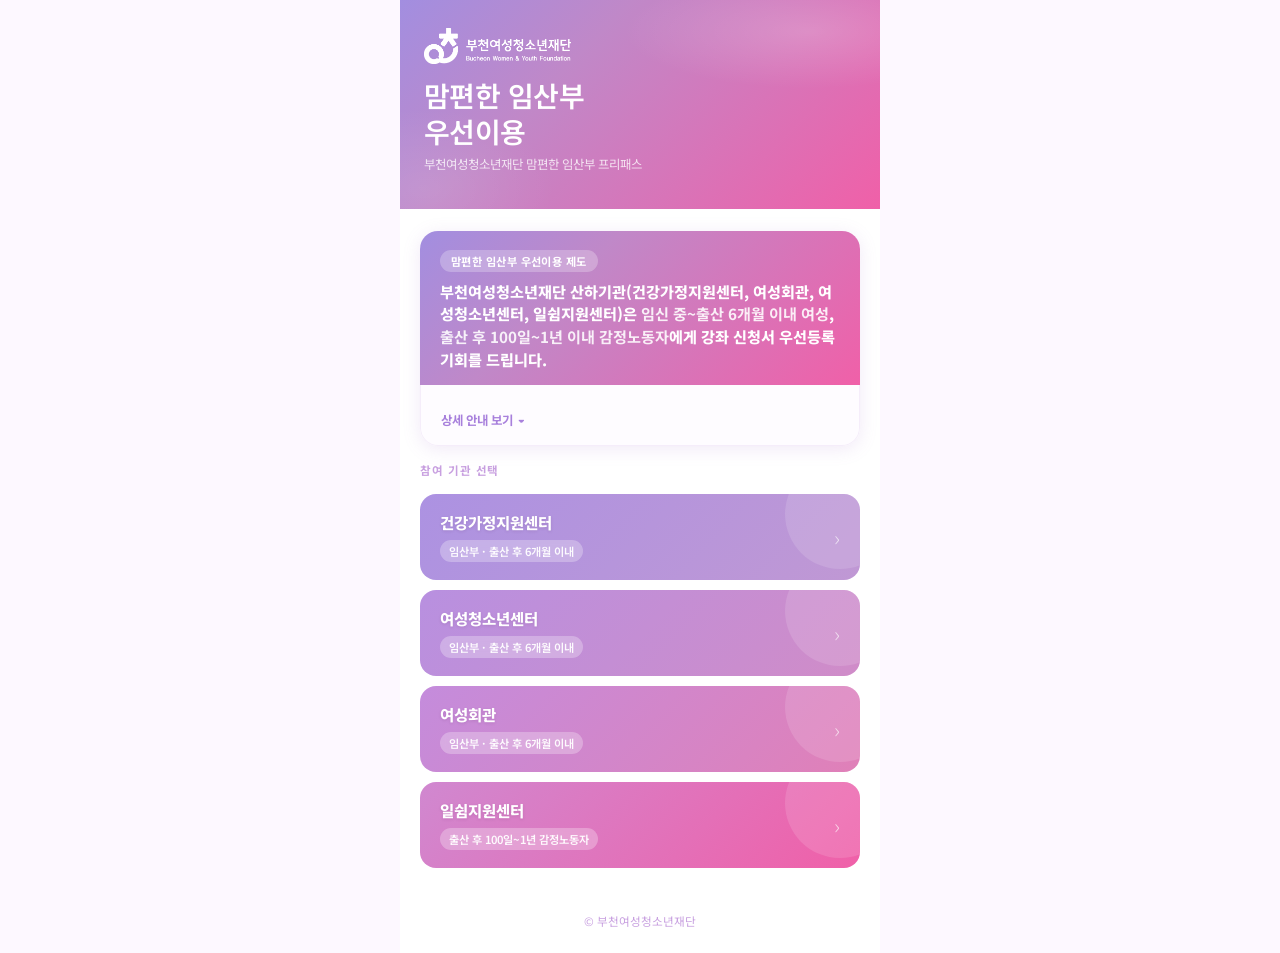
==== commit d12f1e06: "Add files via upload" ====
--- a/index.html
+++ b/index.html
@@ -10,11 +10,10 @@
         body { font-family:'Noto Sans KR',sans-serif; background:#FDF8FF; color:#2D1B4E; min-height:100vh; }
         .container { max-width:480px; margin:0 auto; min-height:100vh; display:flex; flex-direction:column; background:white; overflow:hidden; }
 
-        /* ── 헤더: ilshim과 동일 ── */
+        /* 헤더 */
         .main-header {
-            position:relative; padding:28px 24px 36px;
-            overflow:hidden;
-            background: linear-gradient(135deg, #9B7FE8 0%, #C89ED4 45%, #F0A0C0 100%);
+            position:relative; padding:28px 24px 36px; overflow:hidden;
+            background: linear-gradient(135deg, #A28EE0 0%, #C088C8 34%, #F060A8 100%);
         }
         .main-header::before {
             content:''; position:absolute; inset:0;
@@ -24,109 +23,68 @@
             pointer-events:none;
         }
         .header-inner { position:relative; z-index:2; }
-        /* ilshim과 동일: 로고 → h1 → subtitle 순서, 위에 아무것도 없음 */
-        .logo-img-header {
-            height:36px; width:auto; display:block;
-            margin-bottom:14px; opacity:1.0;
-            filter: brightness(0) invert(1);
-        }
-        .main-header h1 {
-            font-size:1.75rem; font-weight:600; color:white;
-            line-height:1.28; letter-spacing:-.02em; margin-bottom:5px;
-        }
-        .header-sub { font-size:0.78rem; color:rgba(255,255,255,0.75); }
+        .logo-img-header { height:36px; width:auto; display:block; margin-bottom:14px; filter:brightness(0) invert(1); opacity:1.0; }
+        .main-header h1 { font-size:1.75rem; font-weight:600; color:white; line-height:1.28; letter-spacing:-.02em; margin-bottom:5px; }
+        .header-sub { font-size:0.78rem; color:rgba(255,255,255,0.78); }
 
-        /* ── 안내 카드 ── */
+        /* 메인 */
         main { flex:1; padding:22px 20px 28px; background:white; display:flex; flex-direction:column; gap:16px; }
 
-        .notice-card { border-radius:18px; overflow:hidden; box-shadow:0 3px 18px rgba(155,127,220,.13); }
-        .notice-top {
-            background: linear-gradient(135deg, #9B7FE8 0%, #C89ED4 45%, #F0A0C0 100%);
-            padding:16px 20px 14px;
+        /* 안내 카드 */
+        .notice-card { border-radius:18px; overflow:hidden; box-shadow:0 3px 18px rgba(160,110,200,.15); }
+        .notice-top { background:linear-gradient(135deg, #A28EE0 0%, #C088C8 34%, #F060A8 100%); padding:16px 20px 14px; }
+        .notice-pill {
+            display:inline-block; background:rgba(255,255,255,0.25); color:white;
+            font-size:0.7rem; font-weight:700; padding:3px 11px; border-radius:20px;
+            margin-bottom:8px; letter-spacing:.04em; backdrop-filter:blur(4px);
         }
-        .notice-pill {
-            display:inline-block;
-            background:rgba(255,255,255,0.25); color:white;
-            font-size:0.7rem; font-weight:700; padding:3px 11px;
-            border-radius:20px; margin-bottom:8px; letter-spacing:.04em;
-            backdrop-filter:blur(4px);
-        }
-        .notice-title { font-size:.97rem; font-weight:800; color:white; line-height:1.45; }
+        .notice-title { font-size:.95rem; font-weight:800; color:white; line-height:1.5; }
         .notice-bottom {
             background:#FEFCFF; padding:16px 20px;
-            border:1px solid rgba(155,127,220,.1); border-top:none;
-            border-radius:0 0 18px 18px;
+            border:1px solid rgba(180,130,210,.12); border-top:none; border-radius:0 0 18px 18px;
         }
         .notice-text { font-size:.84rem; color:#4A3567; line-height:1.85; }
-        .notice-text em { font-style:normal; font-weight:700; color:#9B7FDC; }
-
+        .notice-text em { font-style:normal; font-weight:700; color:#A880DC; }
         .toggle-btn {
-            display:flex; align-items:center; gap:5px; width:100%;
-            background:none; border:none; color:#A78FDC;
-            font-size:.78rem; font-weight:700; font-family:'Noto Sans KR',sans-serif;
+            display:flex; align-items:center; gap:5px; width:100%; background:none; border:none;
+            color:#A880DC; font-size:.78rem; font-weight:700; font-family:'Noto Sans KR',sans-serif;
             cursor:pointer; padding:10px 0 0; transition:opacity .2s;
         }
         .toggle-btn:hover { opacity:.7; }
         .notice-detail { overflow:hidden; max-height:0; transition:max-height .35s ease; }
         .notice-detail.open { max-height:600px; }
-        .nd-inner { padding-top:14px; border-top:1px solid #EDD5F8; margin-top:10px; }
+        .nd-inner { padding-top:14px; border-top:1px solid #ECC8F8; margin-top:10px; }
         .nd-table { width:100%; border-collapse:collapse; font-size:.79rem; }
-        .nd-table th { background:#FDF4FF; padding:7px 10px; text-align:left; font-weight:700; color:#7B5EA8; border-bottom:1.5px solid #DEC8F0; }
+        .nd-table th { background:#FDF0FF; padding:7px 10px; text-align:left; font-weight:700; color:#8050A8; border-bottom:1.5px solid #DDB0F0; }
         .nd-table td { padding:7px 10px; border-bottom:1px solid #F8F0FF; vertical-align:top; color:#4A3567; }
         .nd-table tr:last-child td { border-bottom:none; }
-        .nd-note { margin-top:10px; font-size:.75rem; color:#C4A8E8; line-height:1.65; }
+        .nd-note { margin-top:10px; font-size:.75rem; color:#C8A0E0; line-height:1.65; }
 
-        /* ── 기관 목록 ── */
-        .section-heading {
-            font-size:.72rem; font-weight:700; color:#C4A8E8;
-            letter-spacing:.08em; text-transform:uppercase;
-        }
+        /* 기관 목록 */
+        .section-heading { font-size:.72rem; font-weight:700; color:#C8A0E0; letter-spacing:.08em; text-transform:uppercase; }
         .inst-list { display:flex; flex-direction:column; gap:10px; }
-
         .inst-card {
             display:flex; align-items:center; justify-content:space-between;
             border-radius:16px; padding:18px 20px; text-decoration:none;
-            transition:transform .2s, box-shadow .2s;
-            position:relative; overflow:hidden;
+            transition:transform .2s, box-shadow .2s; position:relative; overflow:hidden;
         }
-        .inst-card:hover { transform:translateY(-2px); box-shadow:0 8px 24px rgba(155,127,220,.2); }
-        .inst-card::before {
-            content:''; position:absolute; top:-40%; right:-8%;
-            width:110px; height:110px; border-radius:50%;
-            background:rgba(255,255,255,0.12); pointer-events:none;
-        }
-        /* 기관 타일: ilshim 색상 계열에서 단계별로 */
-        .inst-card.family { background: linear-gradient(135deg, #B0A0E0 0%, #CDB8E8 100%); }
-        .inst-card.youth  { background: linear-gradient(135deg, #C0A8E4 0%, #DAC0EC 100%); }
-        .inst-card.women  { background: linear-gradient(135deg, #CEB0E0 0%, #E4C4E4 100%); }
-        .inst-card.ilshim { background: linear-gradient(135deg, #D8B8DC 0%, #EEC8D8 100%); }
-
+        .inst-card:hover { transform:translateY(-2px); box-shadow:0 8px 24px rgba(160,110,200,.15); }
+        .inst-card::before { content:''; position:absolute; top:-40%; right:-8%; width:110px; height:110px; border-radius:50%; background:rgba(255,255,255,0.13); pointer-events:none; }
+        .inst-card.family { background:linear-gradient(135deg, #AC92E2, #C098D4); }
+        .inst-card.youth  { background:linear-gradient(135deg, #B890E0, #D08CC8); }
+        .inst-card.women  { background:linear-gradient(135deg, #C48CDC, #E080B8); }
+        .inst-card.ilshim { background:linear-gradient(135deg, #D088D0, #F060A8); }
         .inst-left { position:relative; z-index:1; }
-        .inst-name {
-            font-size:.97rem; font-weight:800; color:white;
-            line-height:1.3; margin-bottom:5px;
-            text-shadow:0 1px 3px rgba(80,40,100,.18);
-        }
-        .inst-target {
-            display:inline-block; font-size:.7rem; padding:3px 9px;
-            border-radius:20px; font-weight:600;
-            background:rgba(255,255,255,0.28); color:rgba(255,255,255,.95);
-            backdrop-filter:blur(4px);
-        }
-        .inst-arrow {
-            position:relative; z-index:1;
-            color:rgba(255,255,255,.65); font-size:1.3rem;
-            font-weight:300; line-height:1;
-        }
+        .inst-name { font-size:.97rem; font-weight:800; color:white; line-height:1.3; margin-bottom:5px; text-shadow:0 1px 3px rgba(80,30,80,.15); }
+        .inst-target { display:inline-block; font-size:.7rem; padding:3px 9px; border-radius:20px; font-weight:600; background:rgba(255,255,255,0.28); color:rgba(255,255,255,.95); backdrop-filter:blur(4px); }
+        .inst-arrow { position:relative; z-index:1; color:rgba(255,255,255,.65); font-size:1.3rem; font-weight:300; line-height:1; }
 
         footer { padding:16px 20px 24px; text-align:center; background:white; }
-        footer p { font-size:.73rem; color:#C4A8E8; }
+        footer p { font-size:.73rem; color:#C8A0E0; }
     </style>
 </head>
 <body>
 <div class="container">
-
-    <!-- 헤더: ilshim과 동일 구조 (back-link 없음, 로고→h1→sub) -->
     <header class="main-header">
         <div class="header-inner">
             <img src="[data-uri]" alt="부천여성청소년재단" class="logo-img-header">
@@ -134,13 +92,11 @@
             <p class="header-sub">부천여성청소년재단 맘편한 임산부 프리패스</p>
         </div>
     </header>
-
     <main>
-        <!-- 안내 카드 -->
         <div class="notice-card">
             <div class="notice-top">
                 <div class="notice-pill">맘편한 임산부 우선이용 제도</div>
-                <p class="notice-title">부천여성청소년재단 산하기관(건강가정지원센터, 여성회관, 여성청소년센터, 일쉼지원센터)은 <em style="font-style:normal; color:rgba(255,255,255,.85); font-weight:700;">임신 중~출산 6개월 이내 여성</em>, <em style="font-style:normal; color:rgba(255,255,255,.85); font-weight:700;">출산 후 100일~1년 이내 감정노동자</em>에게 강좌 신청서 우선등록 기회를 드립니다.</p>
+                <p class="notice-title">부천여성청소년재단 산하기관(건강가정지원센터, 여성회관, 여성청소년센터, 일쉼지원센터)은 <span style="color:rgba(255,255,255,.88);font-weight:700;">임신 중~출산 6개월 이내 여성</span>, <span style="color:rgba(255,255,255,.88);font-weight:700;">출산 후 100일~1년 이내 감정노동자</span>에게 강좌 신청서 우선등록 기회를 드립니다.</p>
             </div>
             <div class="notice-bottom">
                 <button class="toggle-btn" id="toggleBtn" onclick="toggleDetail()">
@@ -162,53 +118,37 @@
                 </div>
             </div>
         </div>
-
-        <!-- 기관 선택 -->
         <p class="section-heading">참여 기관 선택</p>
         <div class="inst-list">
             <a href="inst.html?inst=family" class="inst-card family">
-                <div class="inst-left">
-                    <div class="inst-name">건강가정지원센터</div>
-                    <span class="inst-target">임산부 · 출산 후 6개월 이내</span>
-                </div>
+                <div class="inst-left"><div class="inst-name">건강가정지원센터</div><span class="inst-target">임산부 · 출산 후 6개월 이내</span></div>
                 <span class="inst-arrow">›</span>
             </a>
             <a href="inst.html?inst=youth" class="inst-card youth">
-                <div class="inst-left">
-                    <div class="inst-name">여성청소년센터</div>
-                    <span class="inst-target">임산부 · 출산 후 6개월 이내</span>
-                </div>
+                <div class="inst-left"><div class="inst-name">여성청소년센터</div><span class="inst-target">임산부 · 출산 후 6개월 이내</span></div>
                 <span class="inst-arrow">›</span>
             </a>
             <a href="inst.html?inst=women" class="inst-card women">
-                <div class="inst-left">
-                    <div class="inst-name">여성회관</div>
-                    <span class="inst-target">임산부 · 출산 후 6개월 이내</span>
-                </div>
+                <div class="inst-left"><div class="inst-name">여성회관</div><span class="inst-target">임산부 · 출산 후 6개월 이내</span></div>
                 <span class="inst-arrow">›</span>
             </a>
             <a href="ilshim.html" class="inst-card ilshim">
-                <div class="inst-left">
-                    <div class="inst-name">일쉼지원센터</div>
-                    <span class="inst-target">출산 후 100일~1년 감정노동자</span>
-                </div>
+                <div class="inst-left"><div class="inst-name">일쉼지원센터</div><span class="inst-target">출산 후 100일~1년 감정노동자</span></div>
                 <span class="inst-arrow">›</span>
             </a>
         </div>
     </main>
-
     <footer><p>© 부천여성청소년재단</p></footer>
 </div>
-
 <script>
 function toggleDetail() {
     const d = document.getElementById('noticeDetail');
     const a = document.getElementById('toggleArrow');
     const b = document.getElementById('toggleBtn');
     d.classList.toggle('open');
-    const isOpen = d.classList.contains('open');
-    a.textContent = isOpen ? '▴' : '▾';
-    b.childNodes[0].textContent = isOpen ? '상세 안내 접기 ' : '상세 안내 보기 ';
+    const open = d.classList.contains('open');
+    a.textContent = open ? '▴' : '▾';
+    b.childNodes[0].textContent = open ? '상세 안내 접기 ' : '상세 안내 보기 ';
 }
 </script>
 </body>
